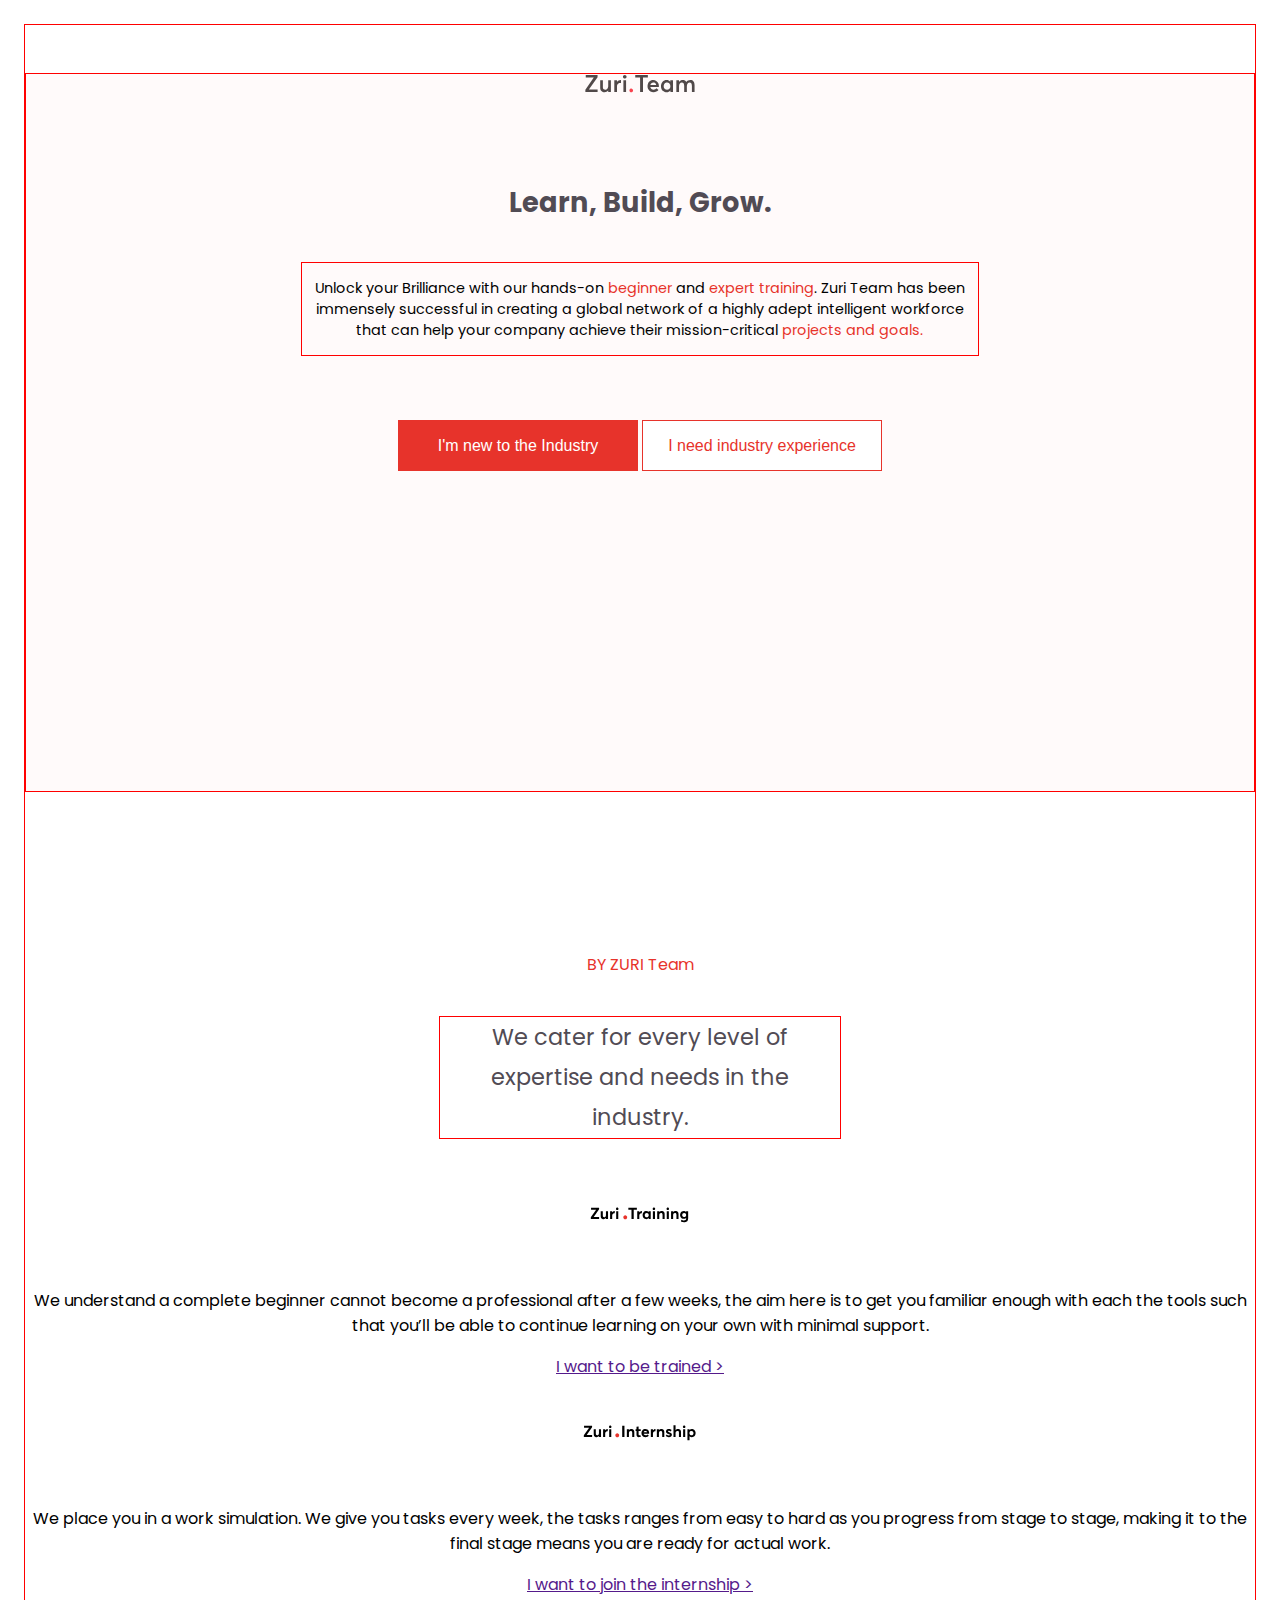
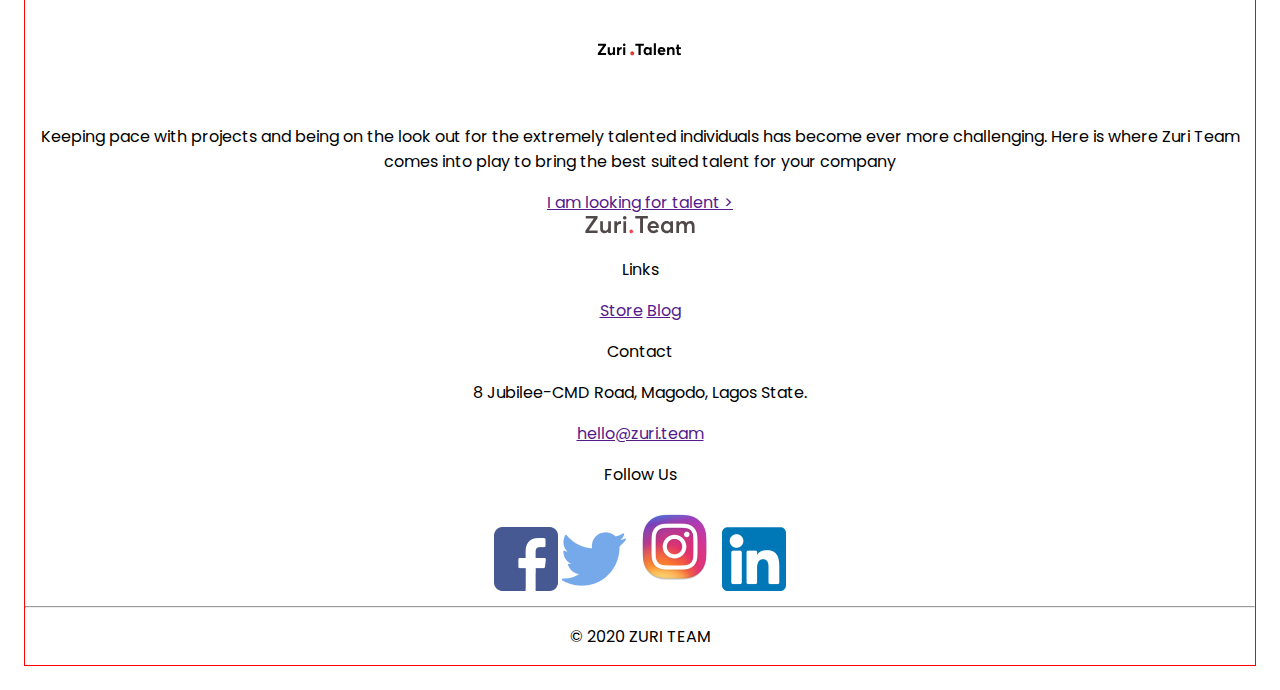
==== index.html @ a5c2d42b "edit" ====
<!DOCTYPE html>
<html lang="en">
<head>
    <meta charset="UTF-8">
    <meta http-equiv="X-UA-Compatible" content="IE=edge">
    <meta name="viewport" content="width=device-width, initial-scale=1.0">
    <link rel="stylesheet" href="style.css">
    <link rel="preconnect" href="https://fonts.googleapis.com">
    <link rel="preconnect" href="https://fonts.gstatic.com" crossorigin>
    <link href="https://fonts.googleapis.com/css2?family=Poppins:wght@300;400&display=swap" rel="stylesheet">
    <title>Zuri Landing Page</title>
</head>
<body>
    <div class="container">
        <div class="top-section">
            <div class="logo">
                <img src="images/zuri-logo-full.svg" alt="">
            </div>
            
            <div class="grow">
                <p>Learn, Build, Grow.</p>
            </div>
    
            <div class="unlock">
                <p>Unlock your Brilliance with our hands-on <span>beginner</span> and <span>expert training</span>. Zuri Team has been immensely successful in creating a global network of a highly adept intelligent workforce that can help your company achieve their mission-critical <span>projects and goals.</span></p>
            </div>
    
            <div class="buttons">
                <a href="team.html"><button class="new">I'm new to the Industry</button></a>
                <a href="talent.html"><button class="need">I need industry experience</button></a>
            </div>
        </div>

        <div class="middle-section">
            <div>
                <p><span>BY ZURI Team</span></p>
                <p class="cater">We cater for every level of <br> expertise and needs in the industry.</p>
            </div>

            <div class="training">
                <img src="images/zuri-training-img.svg" alt="">
                <p>We understand a complete beginner cannot become a professional after a few weeks, the aim here is to get you familiar enough with each the tools such that you’ll be able to continue learning on your own with minimal support.</p>
                <a href="">I want to be trained ></a>
            </div>

            <div>
                <img src="images/zuri-internship-img.svg" alt="">
                <p>We place you in a work simulation. We give you tasks every week, the tasks ranges from easy to hard as you progress from stage to stage, making it to the final stage means you are ready for actual work.</p>
                <a href="">I want to join the internship ></a>
            </div>

            <div>
                <img src="images/zuri-talent-img.svg" alt="">
                <p>Keeping pace with projects and being on the look out for the extremely talented individuals has become ever more challenging. Here is where Zuri Team comes into play to bring the best suited talent for your company</p>
                <a href="">I am looking for talent ></a>
            </div>
        </div>

        <div class="bottom-section">
            <img src="images/zuri-logo-full.svg" alt="">
            <div>
                <p>Links</p>
                <a href="">Store</a>
                <a href="">Blog</a>
            </div>
            <div>
                <p>Contact</p>
                <p>8 Jubilee-CMD Road, Magodo, Lagos State.</p>
                <a href="">hello@zuri.team</a>
            </div>
            <div>
                <p>Follow Us</p>
                <div>
                    <img src="images/fb.png" alt="">
                    <img src="images/twitter.png" alt="">
                    <img src="images/IG.png" alt="">
                    <img src="images/in.png" alt="">
                </div>
            </div>
        </div>

        <hr>

        <div class="footer">
            <p>&copy 2020 ZURI TEAM</p>
        </div>

    </div>
    
</body>
</html>
---- style.css ----
body{
    background: #ffffff;;
    padding: 1rem;
    text-align: center;
    font-family: 'Poppins', sans-serif;
}

.container{
    border: 1px solid red;
}

.top-section{
    margin-top: 3em;
    background: #fffafa;
    border: 1px solid red;
}

span{
    color:#e7332b;
}

.grow{
    margin-top: 3em;
    font-size: 1.7em;
    font-weight:bold;
    color: #514b54;
}

.unlock{
    margin-top: 0.8em;
    font-size: 0.9em;
    width: 55%;
    display: inline-block;
    text-align: center;;
    border: 1px solid red;
}

.buttons{
    margin-top: 4em;
    margin-bottom: 20em;
}

button{
    width: 15em;
    height: 3.2em;
    border-radius: 0;
    border:0;
    font-size: 1em;
}

.new{
    background:#e7332b;
    color: white;
    border: 1px solid #e7332b;
}

.need{
    background: #ffffff;
    color: #e7332b;
    border: 1px solid #e7332b;
}

.middle-section{
    margin-top: 10em;
}

.cater{
    text-align: center;
    display: inline-block;
    font-size: 1.4em;
    color:#514b54;
    width: 400px;
    border: 1px solid red;
    line-height: 1.8em;
}
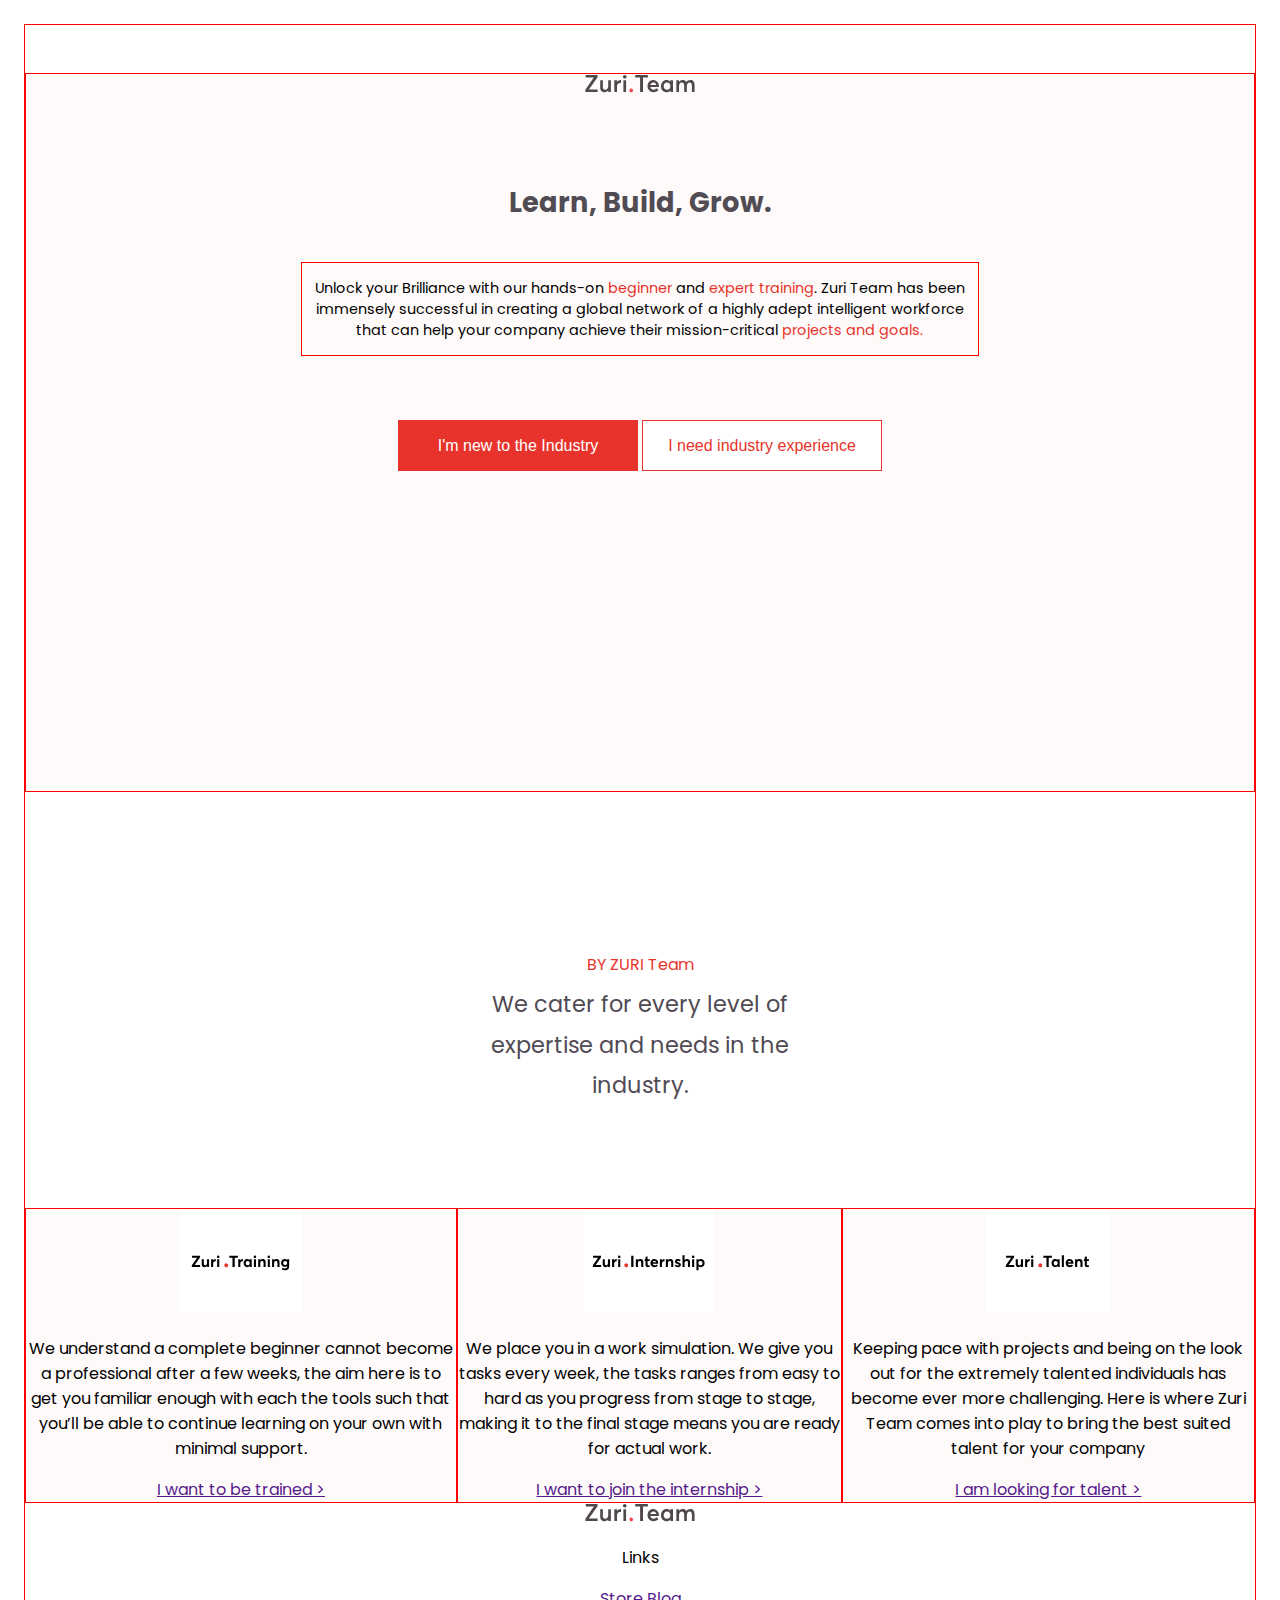
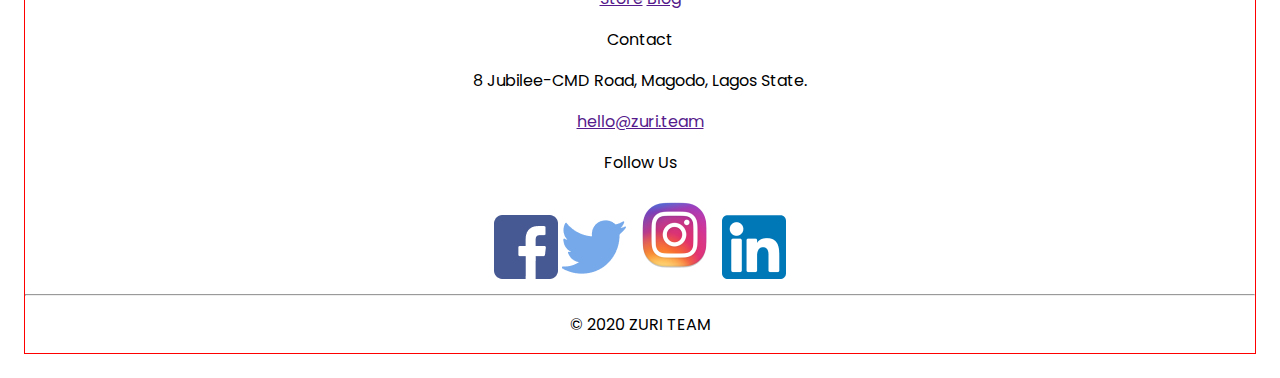
==== commit 0fbf3962: "edit" ====
--- a/index.html
+++ b/index.html
@@ -32,27 +32,27 @@
         </div>
 
         <div class="middle-section">
-            <div>
-                <p><span>BY ZURI Team</span></p>
-                <p class="cater">We cater for every level of <br> expertise and needs in the industry.</p>
-            </div>
+            <p><span>BY ZURI Team</span></p>
+            <p class="cater">We cater for every level of <br> expertise and needs in the industry.</p>
 
-            <div class="training">
-                <img src="images/zuri-training-img.svg" alt="">
-                <p>We understand a complete beginner cannot become a professional after a few weeks, the aim here is to get you familiar enough with each the tools such that you’ll be able to continue learning on your own with minimal support.</p>
-                <a href="">I want to be trained ></a>
-            </div>
+            <div class="blocks">
+                <div class="training">
+                    <img src="images/zuri-training-img.svg" alt="">
+                    <p>We understand a complete beginner cannot become a professional after a few weeks, the aim here is to get you familiar enough with each the tools such that you’ll be able to continue learning on your own with minimal support.</p>
+                    <a href="">I want to be trained ></a>
+                </div>
 
-            <div>
-                <img src="images/zuri-internship-img.svg" alt="">
-                <p>We place you in a work simulation. We give you tasks every week, the tasks ranges from easy to hard as you progress from stage to stage, making it to the final stage means you are ready for actual work.</p>
-                <a href="">I want to join the internship ></a>
-            </div>
+                <div class="internship">
+                    <img src="images/zuri-internship-img.svg" alt="">
+                    <p>We place you in a work simulation. We give you tasks every week, the tasks ranges from easy to hard as you progress from stage to stage, making it to the final stage means you are ready for actual work.</p>
+                    <a href="">I want to join the internship ></a>
+                </div>
 
-            <div>
-                <img src="images/zuri-talent-img.svg" alt="">
-                <p>Keeping pace with projects and being on the look out for the extremely talented individuals has become ever more challenging. Here is where Zuri Team comes into play to bring the best suited talent for your company</p>
-                <a href="">I am looking for talent ></a>
+                <div class="talent">
+                    <img src="images/zuri-talent-img.svg" alt="">
+                    <p>Keeping pace with projects and being on the look out for the extremely talented individuals has become ever more challenging. Here is where Zuri Team comes into play to bring the best suited talent for your company</p>
+                    <a href="">I am looking for talent ></a>
+                </div>
             </div>
         </div>
 
--- a/style.css
+++ b/style.css
@@ -70,6 +70,16 @@
     font-size: 1.4em;
     color:#514b54;
     width: 400px;
+    line-height: 1.8em;
+    margin-top: -0.4em;
+}
+
+.blocks{
+    display: flex;
+    margin-top: 5em;
+}
+
+.training, .internship, .talent{
+    background: #fffafa;
     border: 1px solid red;
-    line-height: 1.8em;
 }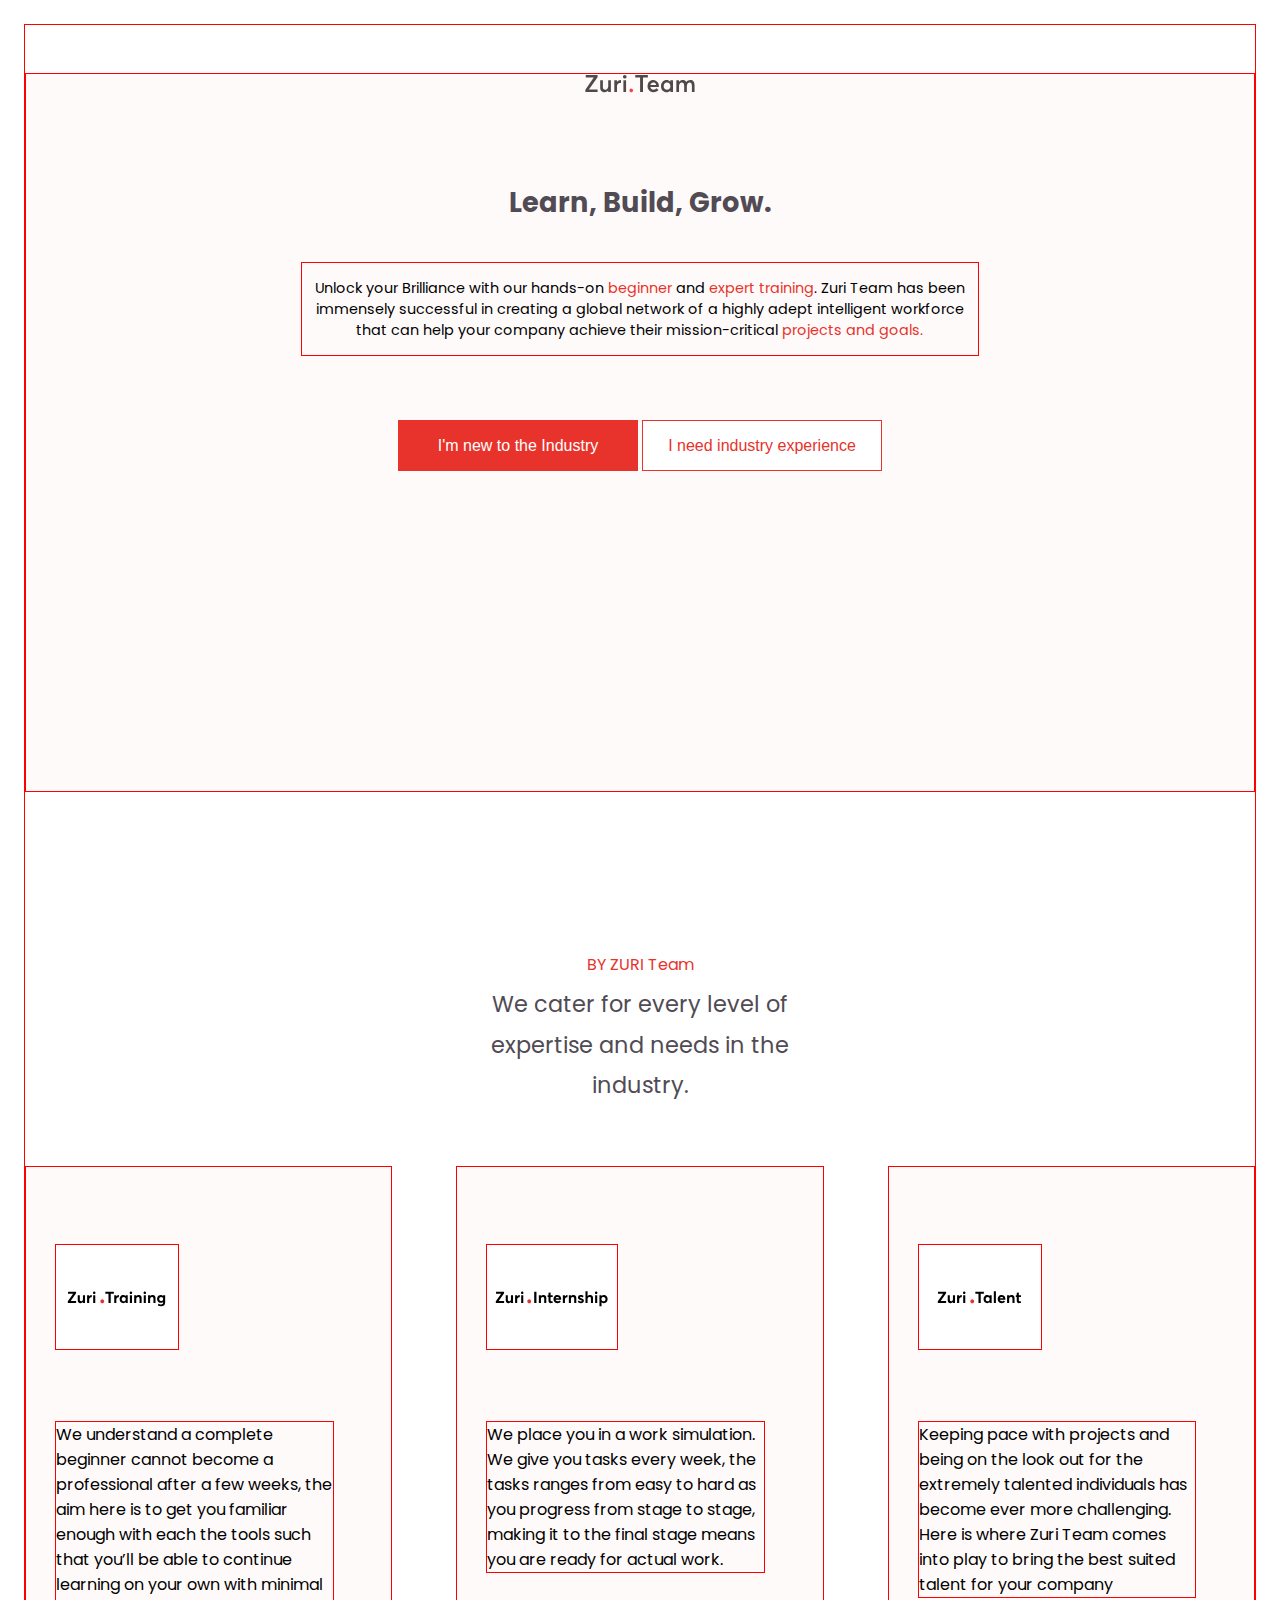
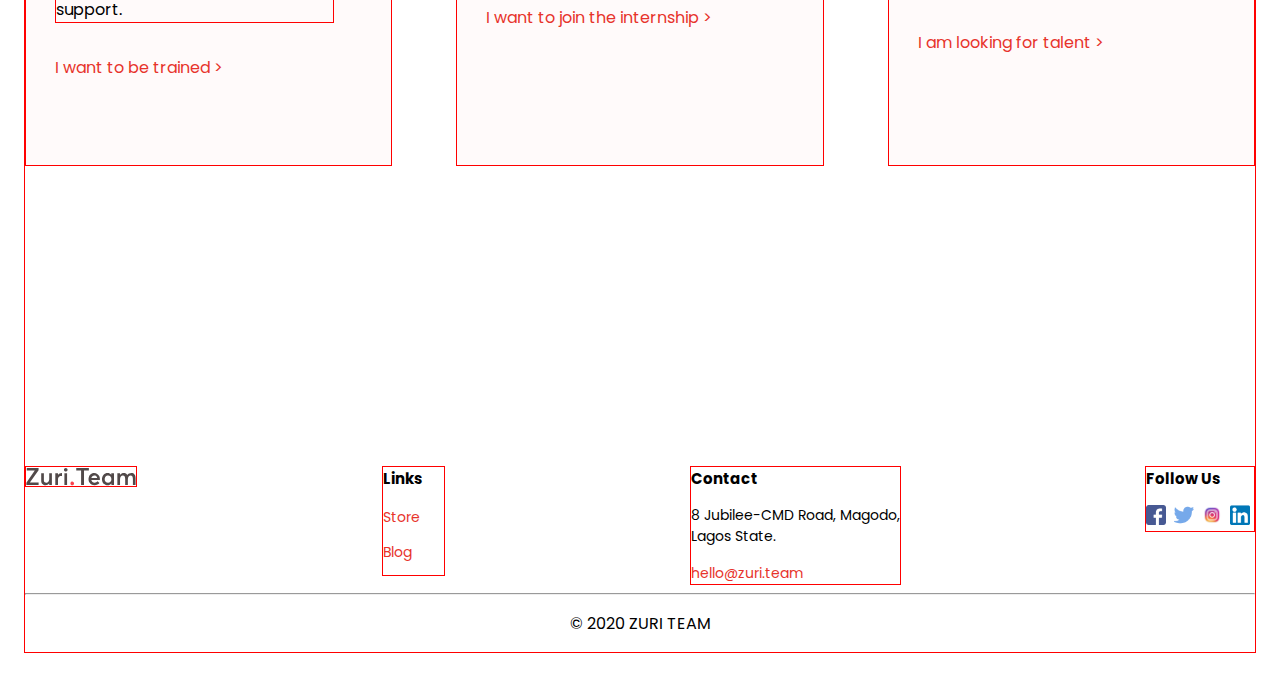
==== commit 71738fd1: "edit" ====
--- a/index.html
+++ b/index.html
@@ -58,19 +58,19 @@
 
         <div class="bottom-section">
             <img src="images/zuri-logo-full.svg" alt="">
-            <div>
-                <p>Links</p>
+            <div class="links">
+                <p class="heading">Links</p>
                 <a href="">Store</a>
                 <a href="">Blog</a>
             </div>
             <div>
-                <p>Contact</p>
-                <p>8 Jubilee-CMD Road, Magodo, Lagos State.</p>
-                <a href="">hello@zuri.team</a>
+                <p class="heading">Contact</p>
+                <p class="size">8 Jubilee-CMD Road, Magodo, <br> Lagos State.</p>
+                <a class="size" href="">hello@zuri.team</a>
             </div>
             <div>
-                <p>Follow Us</p>
-                <div>
+                <p class="heading">Follow Us</p>
+                <div class="icons">
                     <img src="images/fb.png" alt="">
                     <img src="images/twitter.png" alt="">
                     <img src="images/IG.png" alt="">
--- a/style.css
+++ b/style.css
@@ -76,10 +76,82 @@
 
 .blocks{
     display: flex;
-    margin-top: 5em;
+    justify-content:space-between;
+    margin-top: 2.4em;
+    font-family: 'Poppins', sans-serif;
+}
+
+.blocks img{
+    margin-top: 3em;
+    margin-bottom: 3em;
+    border: 1px solid red;
+}
+
+.blocks p{
+    width: 90%;
+    border: 1px solid red;
+}
+
+.blocks a{
+    display: block;
+    color:#e7332b;
+    margin-top: 2rem;
+    margin-bottom: 3.5rem;
+    text-decoration: none;
 }
 
 .training, .internship, .talent{
     background: #fffafa;
+    padding: 1.8rem;
+    text-align: left;
+    width: 25%;
     border: 1px solid red;
+}
+
+.bottom-section{
+    margin-top: 20em;
+    display: flex;
+    justify-content:space-between;
+    align-items: flex-start;
+    text-align: left;
+    font-size: 15px;
+}
+
+.bottom-section > * {
+    border: 1px solid red;
+}
+
+.bottom-section a{
+    color: #e7332b;
+    text-decoration: none;
+}
+
+.links{
+    width: 5%;
+}
+
+.links a{
+    display: inline-block;
+    margin-bottom: 12px;
+    font-size: 14px;
+}
+
+.size{
+    font-size: 14px;
+}
+
+.heading{
+    margin-top: 0;
+    font-weight: bold;
+}
+
+.icons img{
+    width: 20px;
+    margin-right: 4px;
+}
+
+br{
+    display: block;
+    margin-top: 100em;
+    margin-bottom: 200em;
 }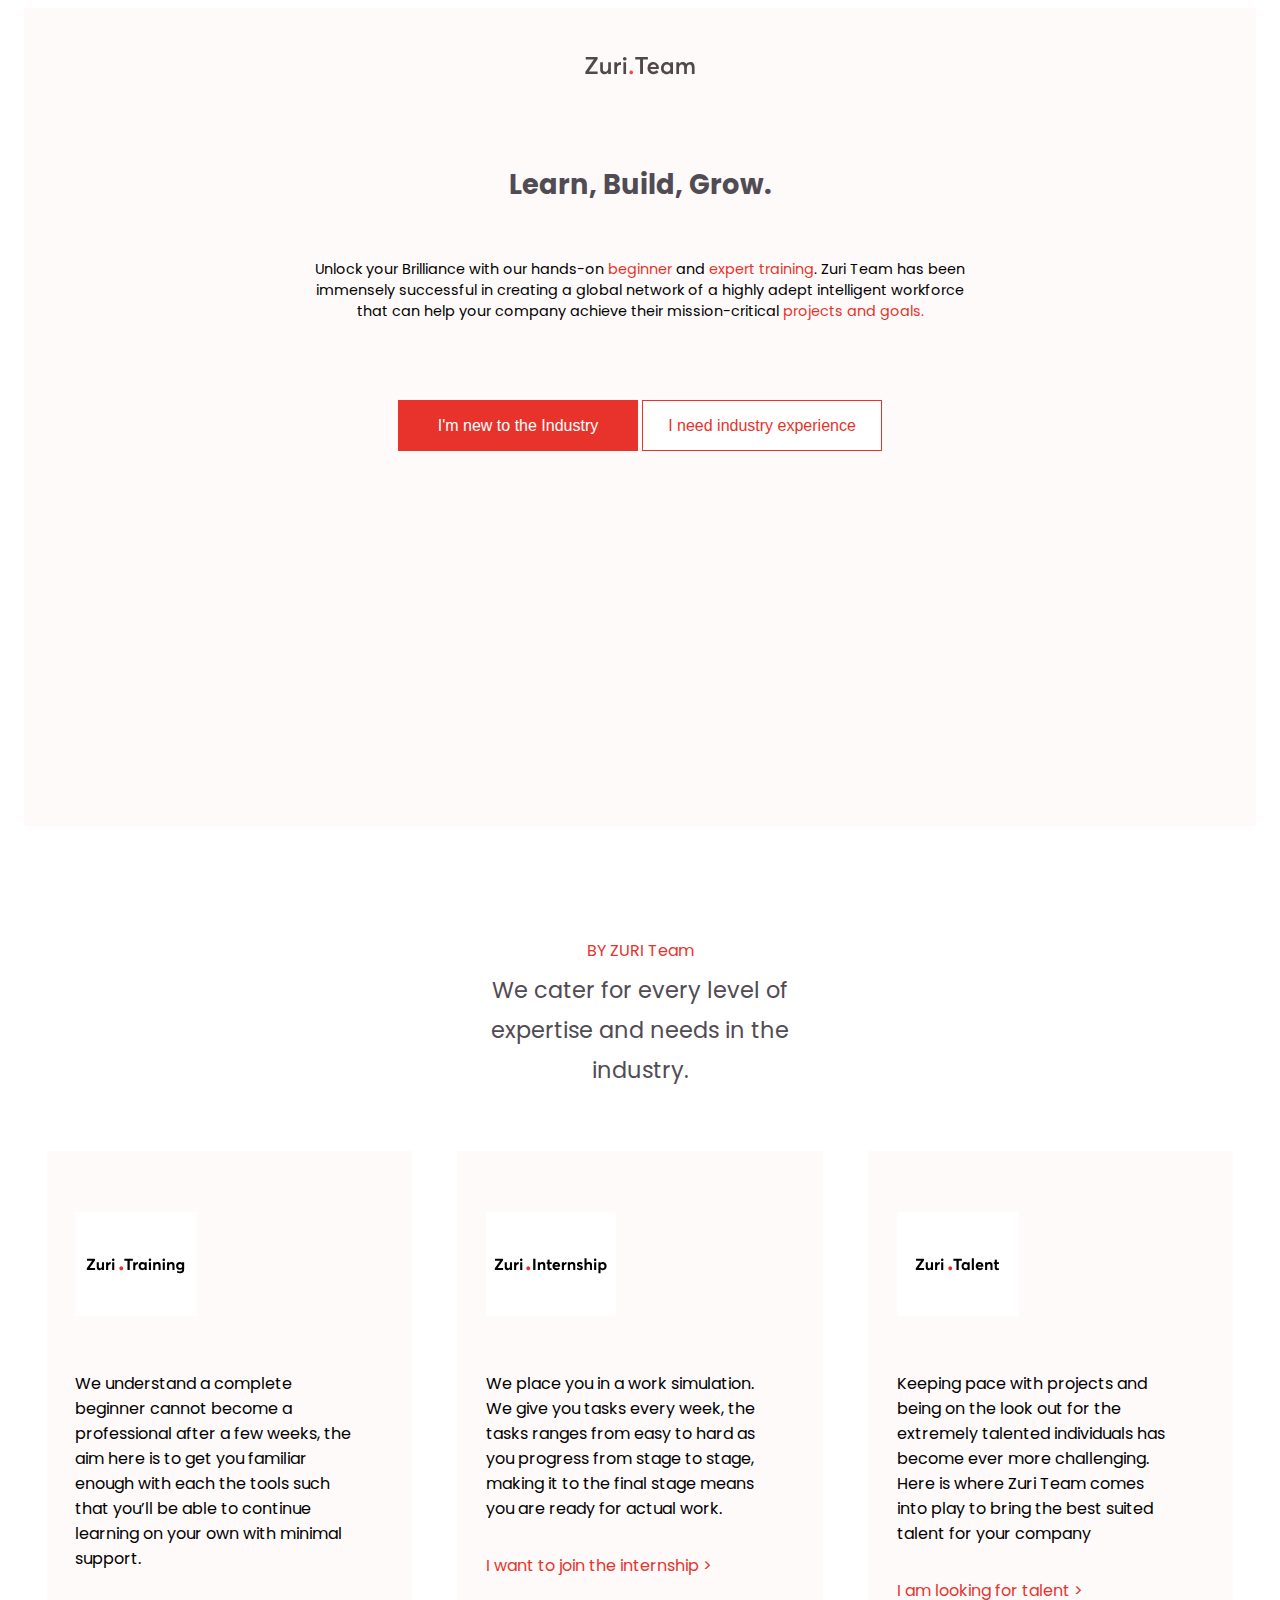
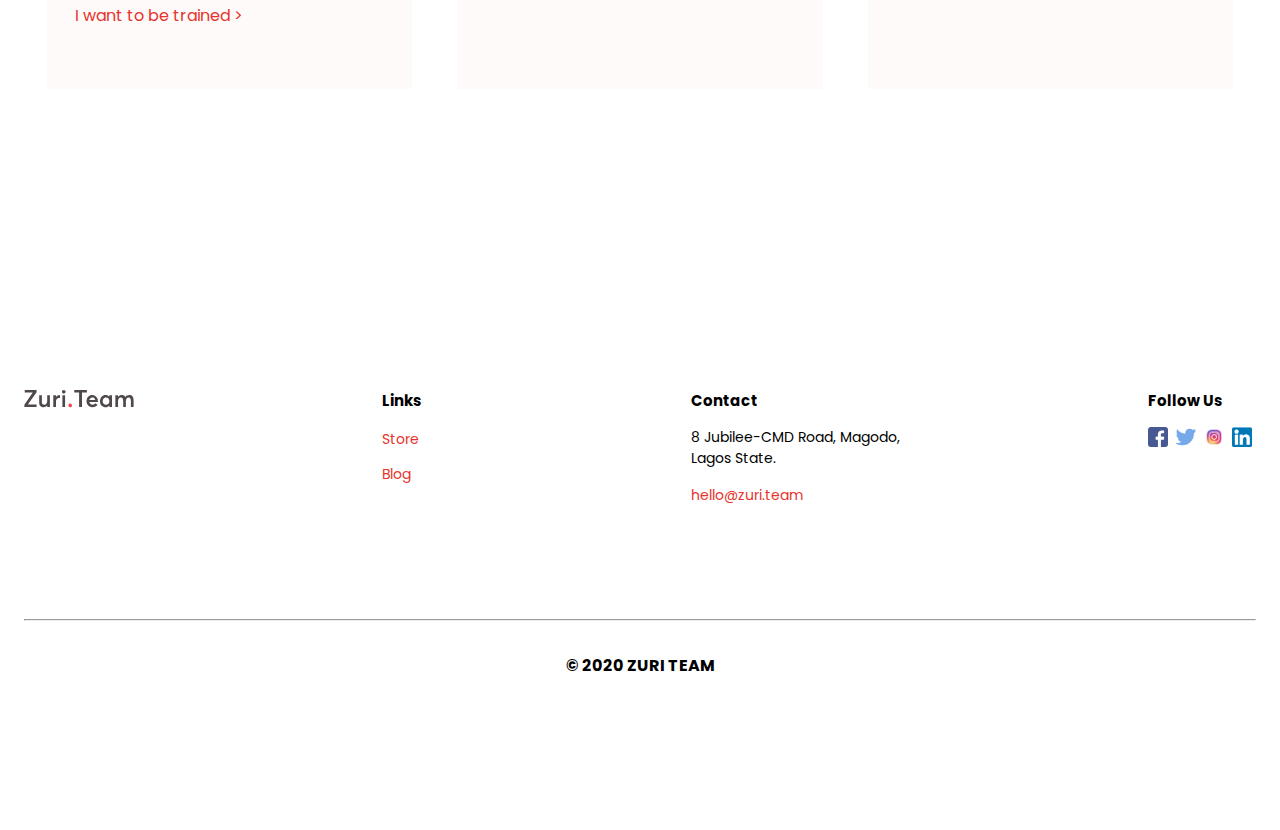
==== commit 0ee4d468: "edit" ====
--- a/index.html
+++ b/index.html
@@ -57,7 +57,7 @@
         </div>
 
         <div class="bottom-section">
-            <img src="images/zuri-logo-full.svg" alt="">
+            <img src="images/zuri-logo-full.svg" class="logo" id="logo">
             <div class="links">
                 <p class="heading">Links</p>
                 <a href="">Store</a>
@@ -68,7 +68,7 @@
                 <p class="size">8 Jubilee-CMD Road, Magodo, <br> Lagos State.</p>
                 <a class="size" href="">hello@zuri.team</a>
             </div>
-            <div>
+            <div class="follow-us">
                 <p class="heading">Follow Us</p>
                 <div class="icons">
                     <img src="images/fb.png" alt="">
--- a/style.css
+++ b/style.css
@@ -5,14 +5,12 @@
     font-family: 'Poppins', sans-serif;
 }
 
-.container{
-    border: 1px solid red;
-}
 
 .top-section{
-    margin-top: 3em;
+    margin-top: -1rem;
+    padding-top: 3rem;
+    padding-bottom: 3.4em;
     background: #fffafa;
-    border: 1px solid red;
 }
 
 span{
@@ -29,10 +27,9 @@
 .unlock{
     margin-top: 0.8em;
     font-size: 0.9em;
-    width: 55%;
+    width: 670px;
     display: inline-block;
-    text-align: center;;
-    border: 1px solid red;
+    text-align: center;
 }
 
 .buttons{
@@ -51,7 +48,6 @@
 .new{
     background:#e7332b;
     color: white;
-    border: 1px solid #e7332b;
 }
 
 .need{
@@ -61,7 +57,7 @@
 }
 
 .middle-section{
-    margin-top: 10em;
+    margin-top: 7em;
 }
 
 .cater{
@@ -76,27 +72,25 @@
 
 .blocks{
     display: flex;
-    justify-content:space-between;
+    justify-content:space-around;
     margin-top: 2.4em;
     font-family: 'Poppins', sans-serif;
 }
 
 .blocks img{
-    margin-top: 3em;
-    margin-bottom: 3em;
-    border: 1px solid red;
+    margin-top: 2em;
+    margin-bottom: 2em;
 }
 
 .blocks p{
     width: 90%;
-    border: 1px solid red;
 }
 
 .blocks a{
     display: block;
     color:#e7332b;
     margin-top: 2rem;
-    margin-bottom: 3.5rem;
+    margin-bottom: 2rem;
     text-decoration: none;
 }
 
@@ -105,11 +99,11 @@
     padding: 1.8rem;
     text-align: left;
     width: 25%;
-    border: 1px solid red;
 }
 
 .bottom-section{
     margin-top: 20em;
+    margin-bottom: 7.5em;
     display: flex;
     justify-content:space-between;
     align-items: flex-start;
@@ -117,10 +111,6 @@
     font-size: 15px;
 }
 
-.bottom-section > * {
-    border: 1px solid red;
-}
-
 .bottom-section a{
     color: #e7332b;
     text-decoration: none;
@@ -152,6 +142,100 @@
 
 br{
     display: block;
-    margin-top: 100em;
-    margin-bottom: 200em;
+    margin-top: 60px;
+    margin-bottom: 90px;
+}
+
+.footer {
+    margin-top: 2em;
+    margin-bottom: 8em;
+    font-weight: bold;
+}
+
+@media (max-width: 1000px){
+
+    .blocks{
+        display: flex;
+        flex-direction: column;
+        align-items: center;
+        margin-top: 2.4em;
+        font-family: 'Poppins', sans-serif;
+    }
+
+    .training{
+        flex: 1;
+        width: 90%;
+        margin-top: 3em;
+    }
+
+    .internship{
+        flex: 1;
+        width: 90%;
+        margin-top: 3em;
+    }
+
+    .talent{
+        flex: 1;
+        width: 90%;
+        margin-top: 3em;
+    }
+}
+
+@media (max-width: 770px){
+    body{
+        padding: 0;
+    }
+
+    .top-section{
+        padding-top: 7rem;
+    }
+
+    .need{
+        margin-top: 1.5em;
+        width: 17em;
+
+    }
+
+    .bottom-section{
+        flex-direction: column;
+        align-items: center;
+        text-align: center;
+    }
+
+    #logo{
+        width: 10rem;
+        margin-bottom: -1rem;
+    }
+
+    .links{
+        width: 9%;
+        margin-top: 2rem;
+    }
+
+    .heading{
+        font-size: 1.7em;
+        margin-top: 0.4rem;
+        margin-bottom: -1px;
+        color: #514b54;
+    }
+
+    .follow-us{
+        margin-top: 2rem;
+        margin-bottom: -3rem;
+    }
+
+    .icons {
+        margin-top: 0.4rem;
+    }
+    
+
+    .unlock{
+        width: 95%;
+        flex: 1;
+    }
+
+    .buttons{
+        display: flex;
+        flex-direction: column;
+    }
 }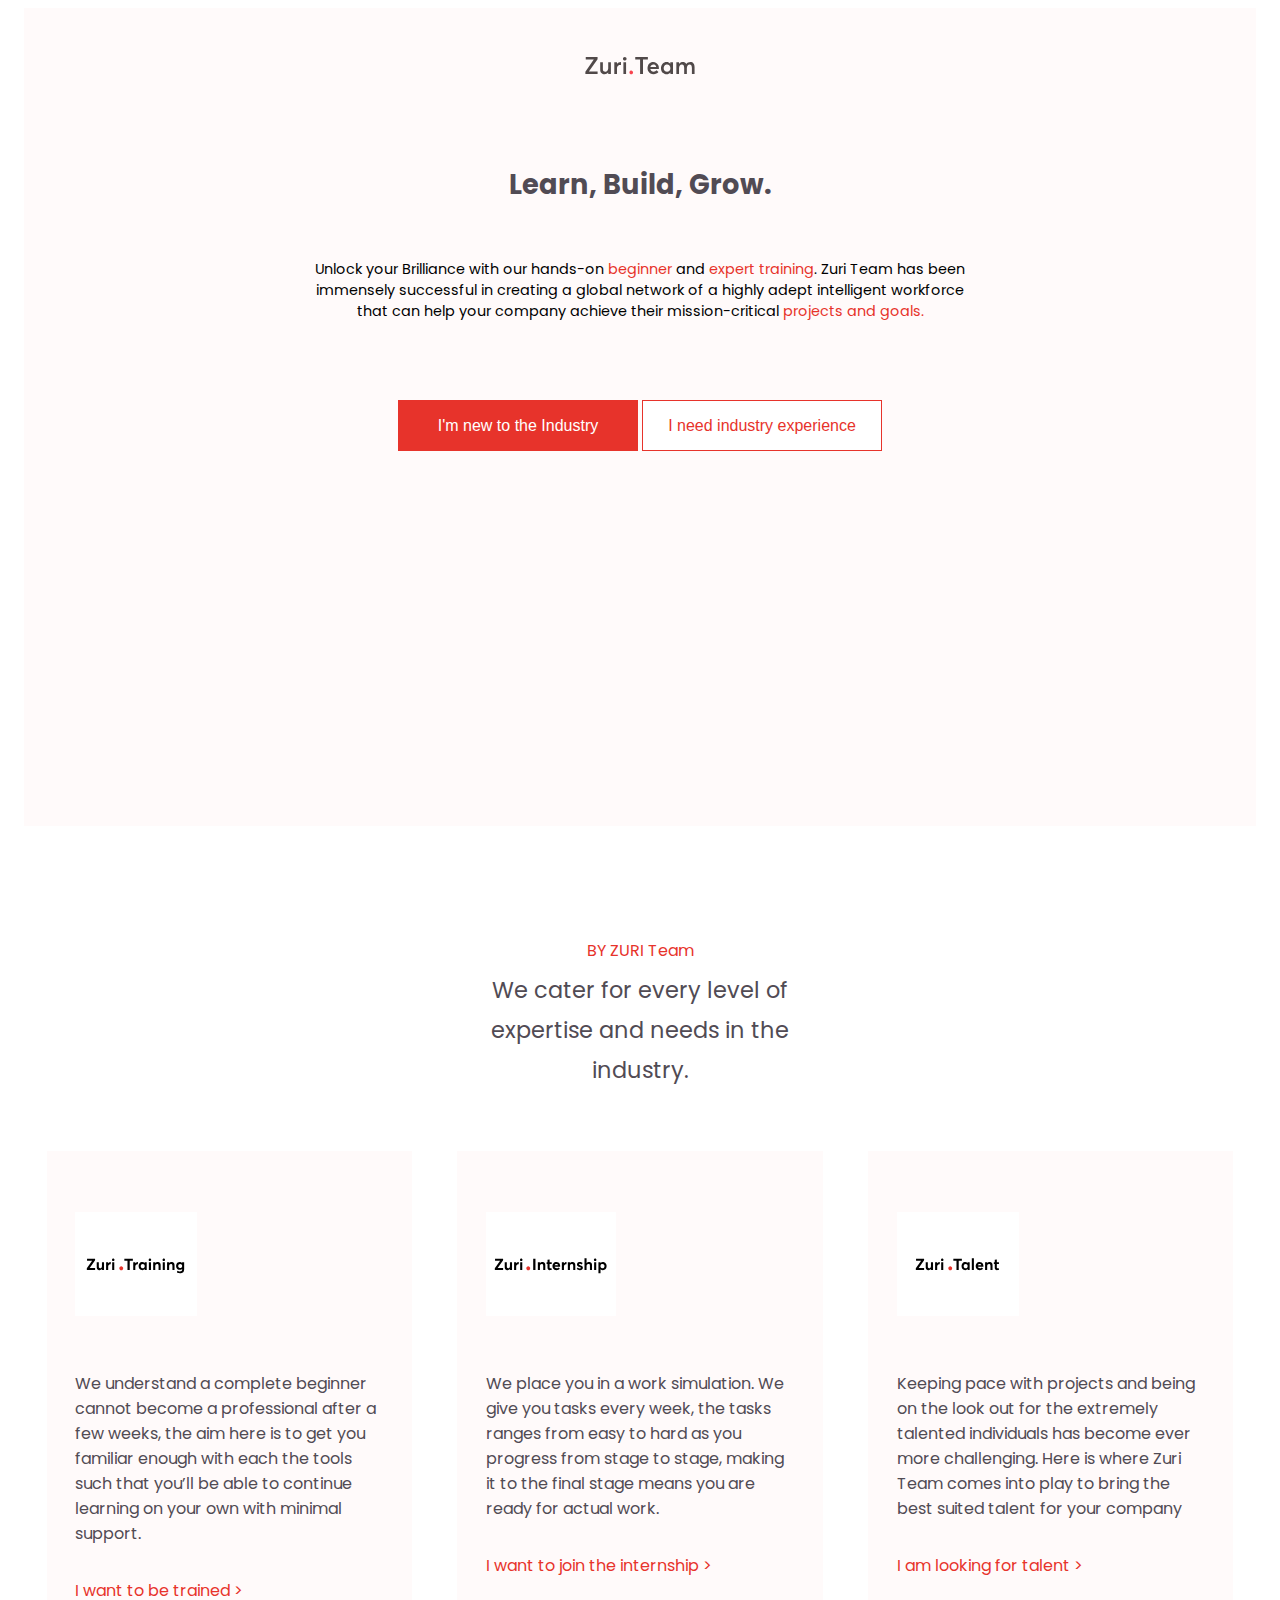
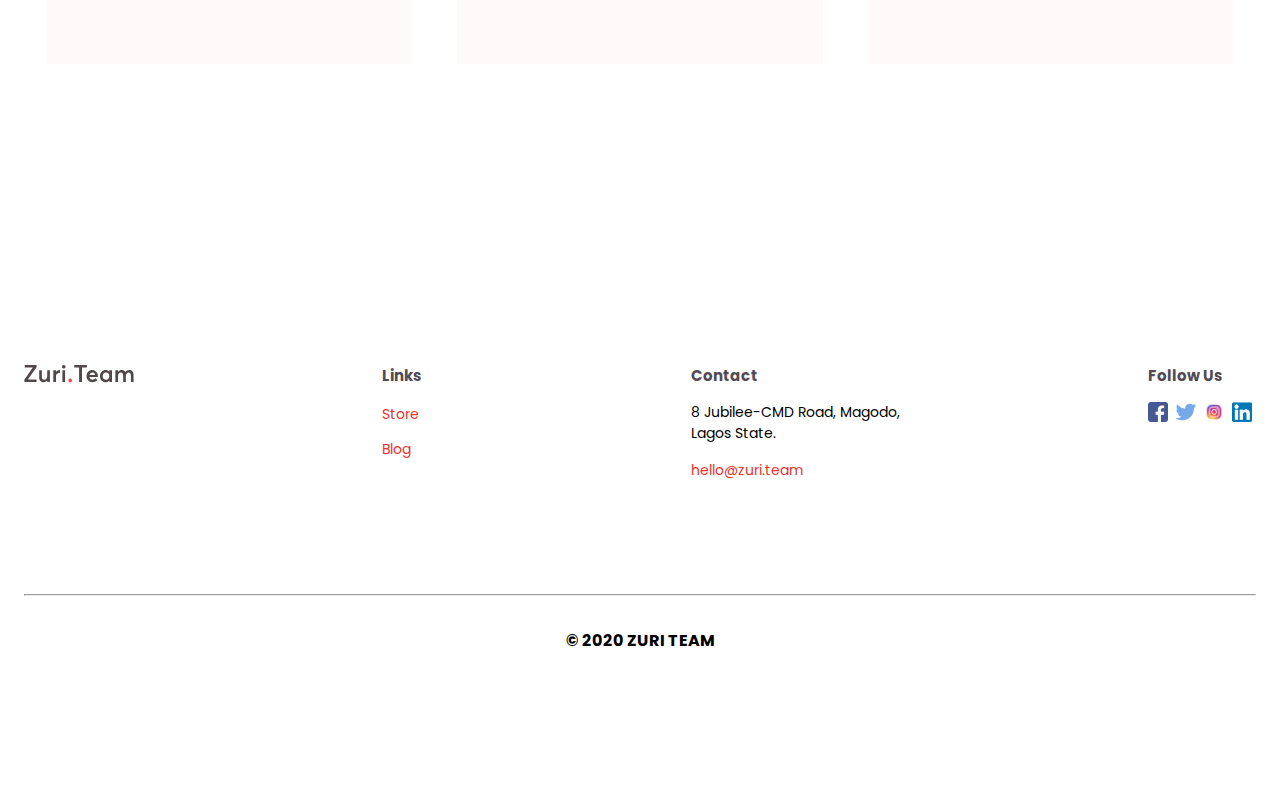
==== commit 92c0869b: "edit" ====
--- a/index.html
+++ b/index.html
@@ -22,7 +22,7 @@
             </div>
     
             <div class="unlock">
-                <p>Unlock your Brilliance with our hands-on <span>beginner</span> and <span>expert training</span>. Zuri Team has been immensely successful in creating a global network of a highly adept intelligent workforce that can help your company achieve their mission-critical <span>projects and goals.</span></p>
+                <p>Unlock your Brilliance with our hands-on <span><a href="team.html">beginner</a></span> and <span><a href="internship.html"> expert training</a></span>. Zuri Team has been immensely successful in creating a global network of a highly adept intelligent workforce that can help your company achieve their mission-critical <span><a href="talent.html">projects and goals.</a></span></p>
             </div>
     
             <div class="buttons">
@@ -39,19 +39,19 @@
                 <div class="training">
                     <img src="images/zuri-training-img.svg" alt="">
                     <p>We understand a complete beginner cannot become a professional after a few weeks, the aim here is to get you familiar enough with each the tools such that you’ll be able to continue learning on your own with minimal support.</p>
-                    <a href="">I want to be trained ></a>
+                    <a href="team.html">I want to be trained ></a>
                 </div>
 
                 <div class="internship">
                     <img src="images/zuri-internship-img.svg" alt="">
                     <p>We place you in a work simulation. We give you tasks every week, the tasks ranges from easy to hard as you progress from stage to stage, making it to the final stage means you are ready for actual work.</p>
-                    <a href="">I want to join the internship ></a>
+                    <a href="internship.html">I want to join the internship ></a>
                 </div>
 
                 <div class="talent">
                     <img src="images/zuri-talent-img.svg" alt="">
                     <p>Keeping pace with projects and being on the look out for the extremely talented individuals has become ever more challenging. Here is where Zuri Team comes into play to bring the best suited talent for your company</p>
-                    <a href="">I am looking for talent ></a>
+                    <a href="talent.html">I am looking for talent ></a>
                 </div>
             </div>
         </div>
@@ -60,8 +60,8 @@
             <img src="images/zuri-logo-full.svg" class="logo" id="logo">
             <div class="links">
                 <p class="heading">Links</p>
-                <a href="">Store</a>
-                <a href="">Blog</a>
+                <a href="https://flutterwave.com/store/zuriteam">Store</a>
+                <a href="https://blog.zuri.team/">Blog</a>
             </div>
             <div>
                 <p class="heading">Contact</p>
@@ -71,10 +71,10 @@
             <div class="follow-us">
                 <p class="heading">Follow Us</p>
                 <div class="icons">
-                    <img src="images/fb.png" alt="">
-                    <img src="images/twitter.png" alt="">
-                    <img src="images/IG.png" alt="">
-                    <img src="images/in.png" alt="">
+                    <a href="https://www.facebook.com/thezuriteam?_rdc=1&_rdr" target="_blank"><img src="images/fb.png" alt=""></a>
+                    <a href="https://twitter.com/theZuriTeam" target="_blank"><img src="images/twitter.png" alt=""></a>
+                    <a href="https://www.instagram.com/thezuriteam/" target="_blank"><img src="images/IG.png" alt=""></a>
+                    <a href="#" target="_blank"><img src="images/in.png" alt=""></a>
                 </div>
             </div>
         </div>
--- a/style.css
+++ b/style.css
@@ -5,7 +5,6 @@
     font-family: 'Poppins', sans-serif;
 }
 
-
 .top-section{
     margin-top: -1rem;
     padding-top: 3rem;
@@ -14,6 +13,11 @@
 }
 
 span{
+    color:#e7332b;
+}
+
+span a{
+    text-decoration: none;
     color:#e7332b;
 }
 
@@ -50,10 +54,22 @@
     color: white;
 }
 
+.new:hover{
+    cursor: pointer;
+    background: #fffafa;
+    color:#e7332b;
+}
+
 .need{
     background: #ffffff;
     color: #e7332b;
     border: 1px solid #e7332b;
+}
+
+.need:hover{
+    cursor: pointer;
+    background: #e7332b;
+    color:#fffafa;
 }
 
 .middle-section{
@@ -83,7 +99,8 @@
 }
 
 .blocks p{
-    width: 90%;
+    width: 98%;
+    color:#514b54;
 }
 
 .blocks a{
@@ -133,6 +150,7 @@
 .heading{
     margin-top: 0;
     font-weight: bold;
+    color:#514b54;
 }
 
 .icons img{
@@ -196,6 +214,10 @@
 
     }
 
+    .middle-section{
+        padding: 2rem;
+    }
+
     .bottom-section{
         flex-direction: column;
         align-items: center;
@@ -226,11 +248,10 @@
 
     .icons {
         margin-top: 0.4rem;
-    }
-    
+    }    
 
     .unlock{
-        width: 95%;
+        width: 97%;
         flex: 1;
     }
 
@@ -238,4 +259,8 @@
         display: flex;
         flex-direction: column;
     }
+
+    .footer{
+        color:#514b54;
+    }
 }